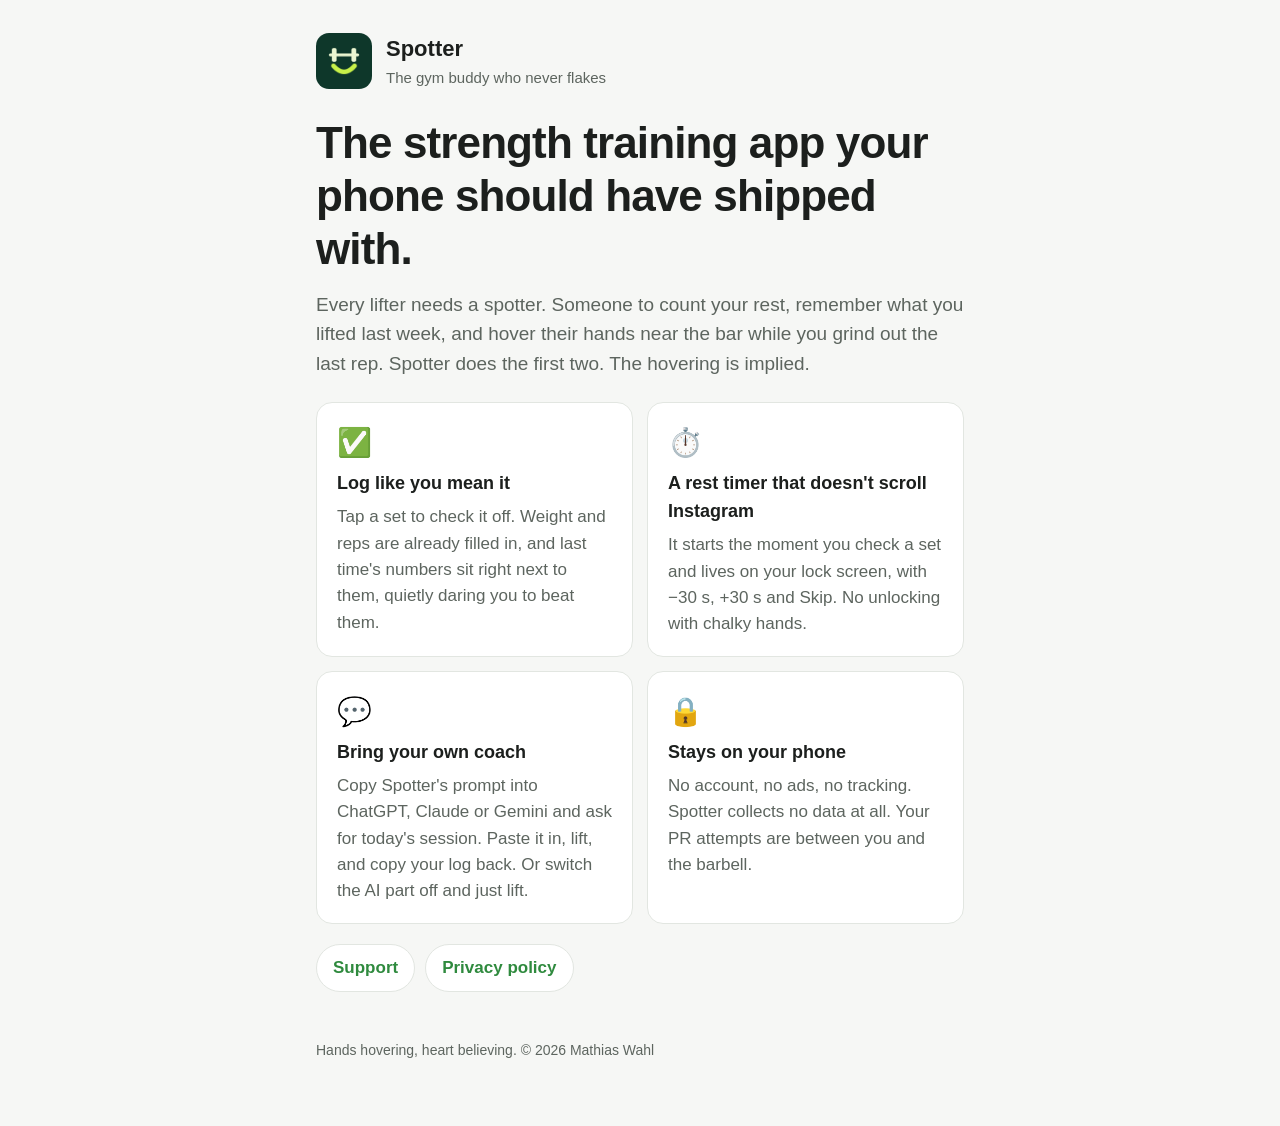
==== index.html @ e8a14bfc "Spotter site: home, privacy policy, support Co-Authored-By: Claude Opus 5.5 <noreply@anthropic.com>" ====
<!doctype html>
<html lang="en">
<head>
  <meta charset="utf-8">
  <meta name="viewport" content="width=device-width, initial-scale=1">
  <title>Spotter</title>
  <meta name="description" content="The strength training app your phone should have shipped with. Log every set, rest on the lock screen, and keep everything on your phone.">
  <link rel="icon" href="icon.png">
  <link rel="stylesheet" href="style.css">
</head>
<body>
<main>
  <header>
    <img src="icon.png" alt="">
    <div><div class="name">Spotter</div><div class="tag">The gym buddy who never flakes</div></div>
  </header>

  <h1 class="hero">The strength training app your phone should have shipped with.</h1>
  <p class="lead">Every lifter needs a spotter. Someone to count your rest, remember what you lifted last week, and hover their hands near the bar while you grind out the last rep. Spotter does the first two. The hovering is implied.</p>

  <div class="grid">
    <div class="card">
      <div class="emoji">✅</div>
      <h2>Log like you mean it</h2>
      <p>Tap a set to check it off. Weight and reps are already filled in, and last time's numbers sit right next to them, quietly daring you to beat them.</p>
    </div>
    <div class="card">
      <div class="emoji">⏱️</div>
      <h2>A rest timer that doesn't scroll Instagram</h2>
      <p>It starts the moment you check a set and lives on your lock screen, with −30 s, +30 s and Skip. No unlocking with chalky hands.</p>
    </div>
    <div class="card">
      <div class="emoji">💬</div>
      <h2>Bring your own coach</h2>
      <p>Copy Spotter's prompt into ChatGPT, Claude or Gemini and ask for today's session. Paste it in, lift, and copy your log back. Or switch the AI part off and just lift.</p>
    </div>
    <div class="card">
      <div class="emoji">🔒</div>
      <h2>Stays on your phone</h2>
      <p>No account, no ads, no tracking. Spotter collects no data at all. Your PR attempts are between you and the barbell.</p>
    </div>
  </div>

  <div class="links">
    <a href="support.html">Support</a>
    <a href="privacy.html">Privacy policy</a>
  </div>

  <footer>Hands hovering, heart believing. © 2026 Mathias Wahl</footer>
</main>
</body>
</html>
---- style.css ----
:root {
  --bg: #f6f7f5;
  --card: #ffffff;
  --text: #1c1f1d;
  --muted: #5d655f;
  --accent: #2f8a3e;
  --line: #e2e6e1;
}
@media (prefers-color-scheme: dark) {
  :root {
    --bg: #111312;
    --card: #1b1e1c;
    --text: #eef1ee;
    --muted: #a3aba5;
    --accent: #6cc77a;
    --line: #2b302c;
  }
}
* { box-sizing: border-box; }
body {
  margin: 0;
  background: var(--bg);
  color: var(--text);
  font: 17px/1.55 -apple-system, BlinkMacSystemFont, "SF Pro Text", "Segoe UI", Roboto, sans-serif;
  -webkit-text-size-adjust: 100%;
}
main { max-width: 680px; margin: 0 auto; padding: 32px 16px 64px; }
header { display: flex; align-items: center; gap: 14px; margin-bottom: 28px; }
header img { width: 56px; height: 56px; border-radius: 13px; }
header a { color: inherit; text-decoration: none; }
header .name { font-size: 22px; font-weight: 700; }
header .tag { color: var(--muted); font-size: 15px; }
h1 { font-size: 30px; line-height: 1.2; margin: 0 0 6px; }
h2 { font-size: 20px; margin: 32px 0 8px; }
p, li { color: var(--text); }
.muted { color: var(--muted); }
a { color: var(--accent); }
.card {
  background: var(--card);
  border: 1px solid var(--line);
  border-radius: 16px;
  padding: 4px 20px;
  margin: 16px 0;
}
.links { display: flex; flex-wrap: wrap; gap: 10px; margin-top: 20px; }
.links a {
  display: inline-block;
  padding: 10px 16px;
  border-radius: 999px;
  background: var(--card);
  border: 1px solid var(--line);
  text-decoration: none;
  font-weight: 600;
}
footer { margin-top: 48px; color: var(--muted); font-size: 14px; }
.hero { font-size: clamp(30px, 7vw, 44px); letter-spacing: -0.02em; margin-bottom: 14px; }
.lead { font-size: 19px; color: var(--muted); margin: 0 0 8px; }
.grid { display: grid; grid-template-columns: repeat(auto-fit, minmax(260px, 1fr)); gap: 14px; margin-top: 24px; }
.grid .card { margin: 0; padding: 18px 20px; }
.grid h2 { margin: 6px 0 6px; font-size: 18px; }
.grid p { margin: 0; color: var(--muted); }
.emoji { font-size: 28px; }
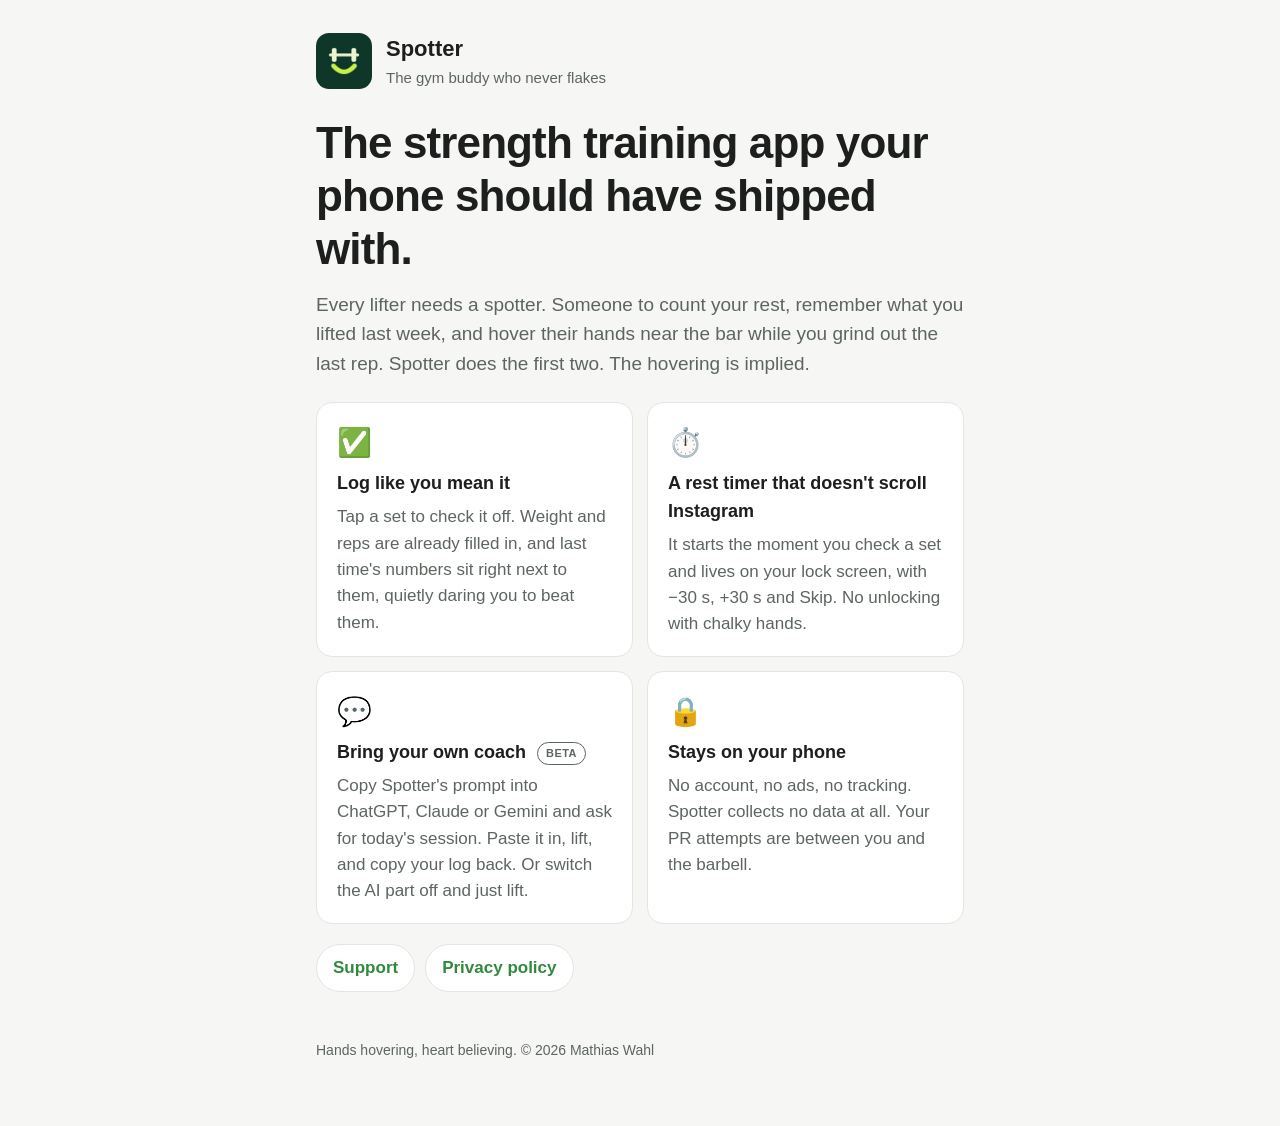
==== commit 7acb11b6: "Support: planning with AI is in beta; the coach plans first Co-Authored-By: Claude Opus 5.5 <noreply" ====
--- a/index.html
+++ b/index.html
@@ -31,7 +31,7 @@
     </div>
     <div class="card">
       <div class="emoji">💬</div>
-      <h2>Bring your own coach</h2>
+      <h2>Bring your own coach <span class="beta">Beta</span></h2>
       <p>Copy Spotter's prompt into ChatGPT, Claude or Gemini and ask for today's session. Paste it in, lift, and copy your log back. Or switch the AI part off and just lift.</p>
     </div>
     <div class="card">
--- a/style.css
+++ b/style.css
@@ -60,3 +60,5 @@
 .grid h2 { margin: 6px 0 6px; font-size: 18px; }
 .grid p { margin: 0; color: var(--muted); }
 .emoji { font-size: 28px; }
+
+.beta { display: inline-block; vertical-align: middle; margin-left: 6px; padding: 2px 8px; border-radius: 999px; font-size: 11px; font-weight: 700; letter-spacing: 0.04em; text-transform: uppercase; color: var(--muted); border: 1px solid currentColor; }
